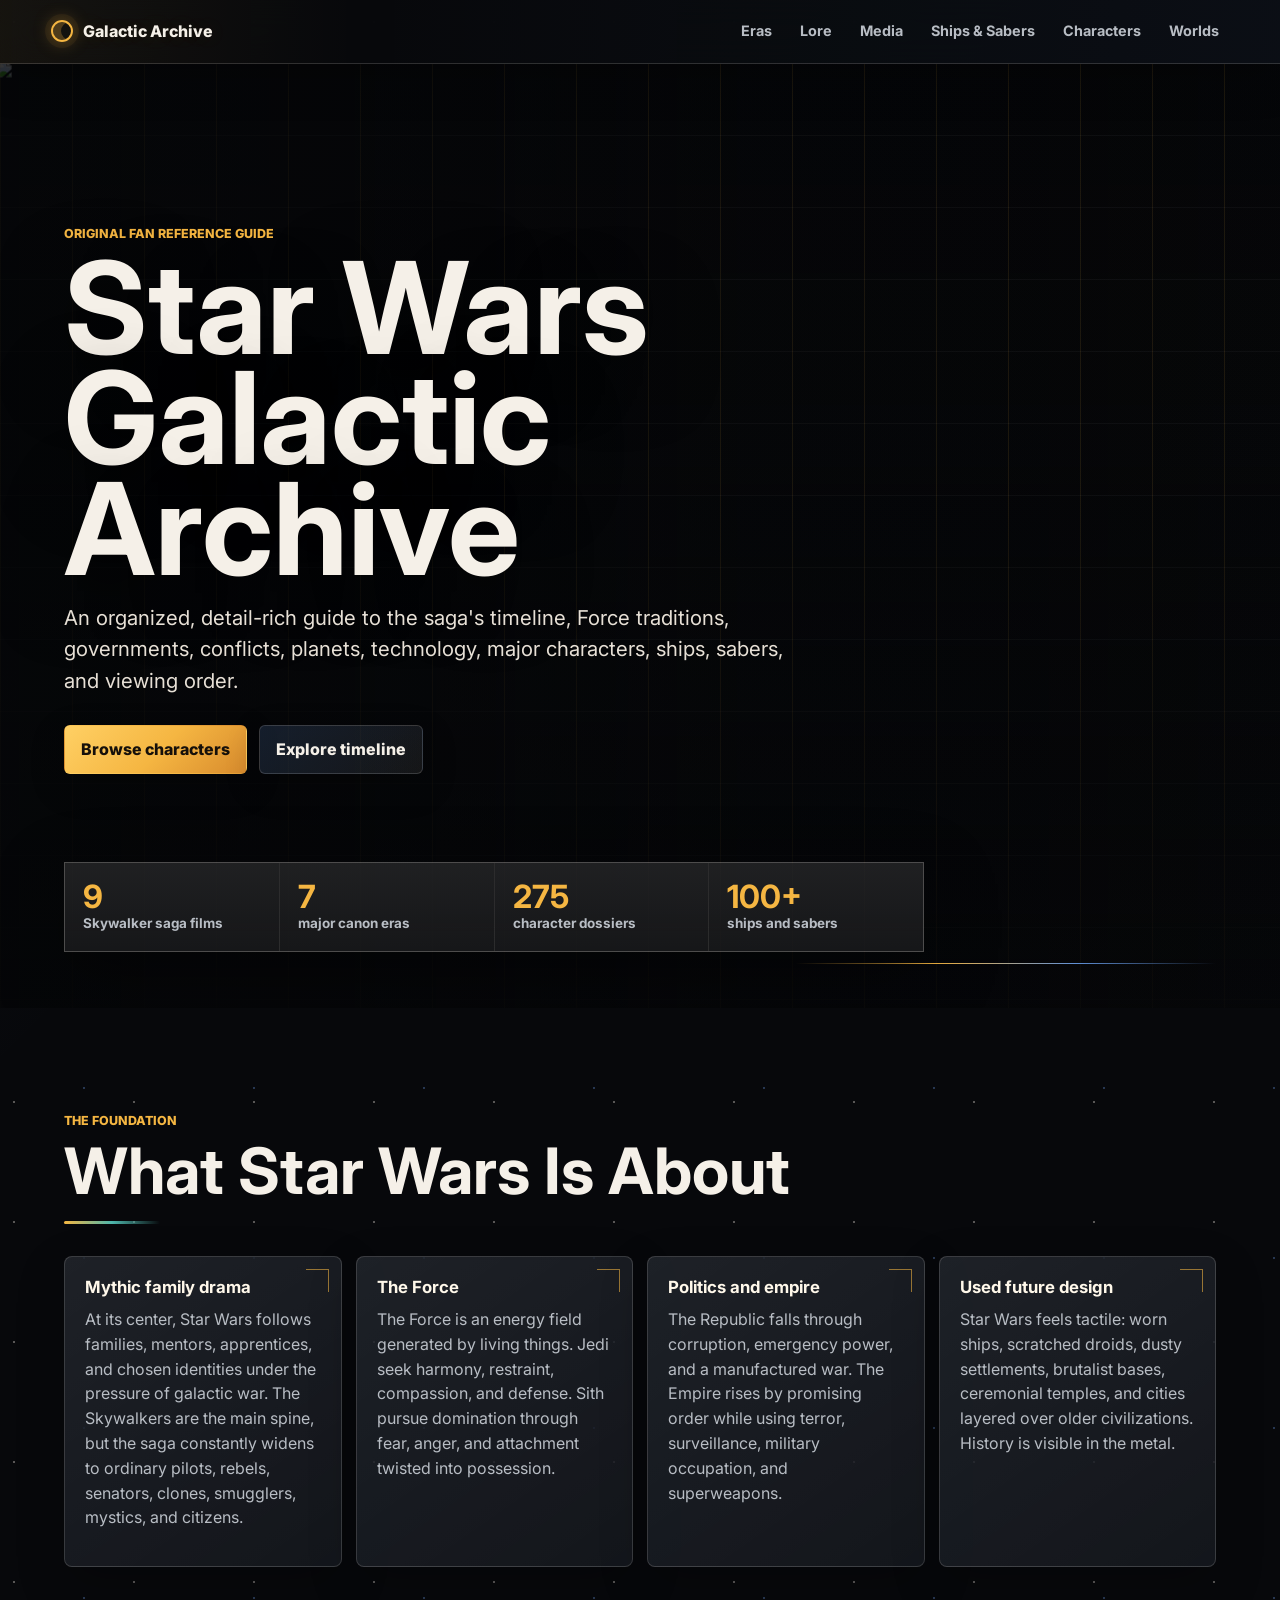
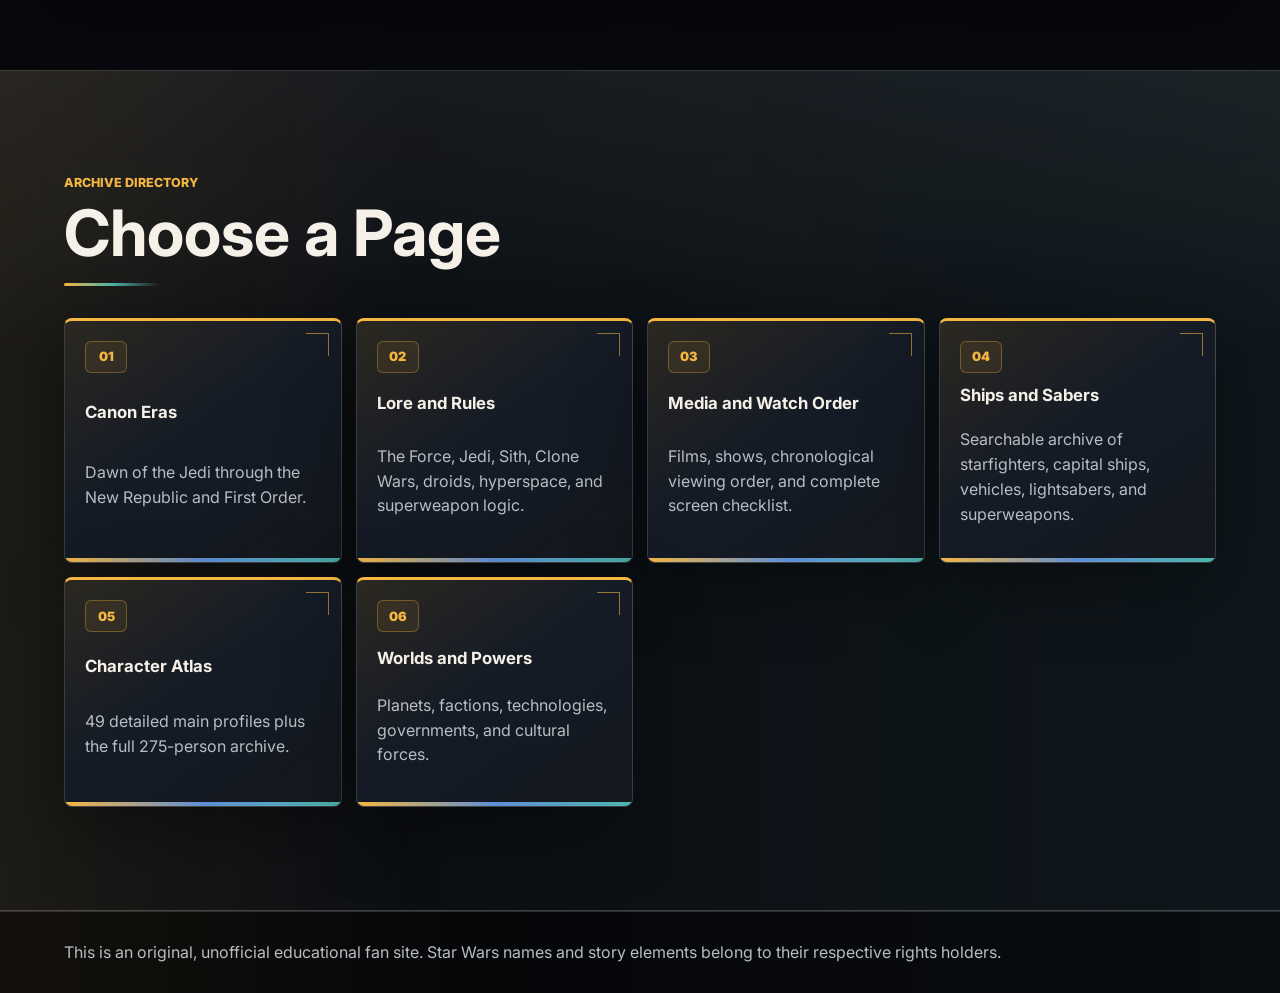
==== index.html @ 0014370f "changes were made to the files" ====
<!DOCTYPE html>
<html lang="en">
<head>
  <meta charset="UTF-8">
  <meta name="viewport" content="width=device-width, initial-scale=1.0">
  <title>Star Wars Galactic Archive</title>
  <link rel="preconnect" href="https://fonts.googleapis.com">
  <link rel="preconnect" href="https://fonts.gstatic.com" crossorigin>
  <link href="https://fonts.googleapis.com/css2?family=Inter:wght@400;500;600;700;800&display=swap" rel="stylesheet">
  <link rel="stylesheet" href="styles.css">
</head>
<body>
  <header class="site-header">
    <a class="brand" href="index.html" aria-label="Star Wars Galactic Archive home">
      <span class="brand-mark" aria-hidden="true"></span>
      <span>Galactic Archive</span>
    </a>
    <nav class="nav" aria-label="Main navigation">
      <a href="eras.html">Eras</a>
      <a href="lore.html">Lore</a>
      <a href="media.html">Media</a>
      <a href="arsenal.html">Ships &amp; Sabers</a>
      <a href="characters.html">Characters</a>
      <a href="worlds.html">Worlds</a>
    </nav>
  </header>

  <main id="top">
    <section class="hero" aria-labelledby="hero-title">
      <img class="hero-scene" src="assets/galactic-archive-scenic-hero.png" alt="" aria-hidden="true">
      <div class="hero-copy">
        <p class="eyebrow">Original fan reference guide</p>
        <h1 id="hero-title">Star Wars Galactic Archive</h1>
        <p class="hero-text">An organized, detail-rich guide to the saga's timeline, Force traditions, governments, conflicts, planets, technology, major characters, ships, sabers, and viewing order.</p>
        <div class="hero-actions">
          <a class="button primary" href="characters.html">Browse characters</a>
          <a class="button secondary" href="eras.html">Explore timeline</a>
        </div>
      </div>
      <div class="hero-stats" aria-label="Archive highlights">
        <div><strong>9</strong><span>Skywalker saga films</span></div>
        <div><strong>7</strong><span>major canon eras</span></div>
        <div><strong>275</strong><span>character dossiers</span></div>
        <div><strong>100+</strong><span>ships and sabers</span></div>
      </div>
    </section>

    <section class="section intro" aria-labelledby="intro-title">
      <div class="section-heading">
        <p class="eyebrow">The foundation</p>
        <h2 id="intro-title">What Star Wars Is About</h2>
      </div>
      <div class="feature-grid">
        <article class="feature">
          <h3>Mythic family drama</h3>
          <p>At its center, Star Wars follows families, mentors, apprentices, and chosen identities under the pressure of galactic war. The Skywalkers are the main spine, but the saga constantly widens to ordinary pilots, rebels, senators, clones, smugglers, mystics, and citizens.</p>
        </article>
        <article class="feature">
          <h3>The Force</h3>
          <p>The Force is an energy field generated by living things. Jedi seek harmony, restraint, compassion, and defense. Sith pursue domination through fear, anger, and attachment twisted into possession.</p>
        </article>
        <article class="feature">
          <h3>Politics and empire</h3>
          <p>The Republic falls through corruption, emergency power, and a manufactured war. The Empire rises by promising order while using terror, surveillance, military occupation, and superweapons.</p>
        </article>
        <article class="feature">
          <h3>Used future design</h3>
          <p>Star Wars feels tactile: worn ships, scratched droids, dusty settlements, brutalist bases, ceremonial temples, and cities layered over older civilizations. History is visible in the metal.</p>
        </article>
      </div>
    </section>

    <section class="section band" aria-labelledby="directory-title">
      <div class="section-heading">
        <p class="eyebrow">Archive directory</p>
        <h2 id="directory-title">Choose a Page</h2>
      </div>
      <div class="directory-grid">
        <a class="directory-card" href="eras.html">
          <span>01</span>
          <h3>Canon Eras</h3>
          <p>Dawn of the Jedi through the New Republic and First Order.</p>
        </a>
        <a class="directory-card" href="lore.html">
          <span>02</span>
          <h3>Lore and Rules</h3>
          <p>The Force, Jedi, Sith, Clone Wars, droids, hyperspace, and superweapon logic.</p>
        </a>
        <a class="directory-card" href="media.html">
          <span>03</span>
          <h3>Media and Watch Order</h3>
          <p>Films, shows, chronological viewing order, and complete screen checklist.</p>
        </a>
        <a class="directory-card" href="arsenal.html">
          <span>04</span>
          <h3>Ships and Sabers</h3>
          <p>Searchable archive of starfighters, capital ships, vehicles, lightsabers, and superweapons.</p>
        </a>
        <a class="directory-card" href="characters.html">
          <span>05</span>
          <h3>Character Atlas</h3>
          <p>49 detailed main profiles plus the full 275-person archive.</p>
        </a>
        <a class="directory-card" href="worlds.html">
          <span>06</span>
          <h3>Worlds and Powers</h3>
          <p>Planets, factions, technologies, governments, and cultural forces.</p>
        </a>
      </div>
    </section>
  </main>

  <footer class="footer">
    <p>This is an original, unofficial educational fan site. Star Wars names and story elements belong to their respective rights holders.</p>
  </footer>

  <script src="script.js"></script>
</body>
</html>
---- styles.css ----
:root {
  color-scheme: dark;
  --bg: #07080b;
  --panel: #10141b;
  --panel-2: #171d25;
  --panel-3: #1c1418;
  --text: #f5f0e8;
  --muted: #b8bdc4;
  --line: rgba(245, 240, 232, 0.16);
  --line-strong: rgba(245, 240, 232, 0.28);
  --gold: #f5b642;
  --red: #d84242;
  --teal: #4db6ac;
  --blue: #5f8fd6;
  --violet: #9c7ae6;
  --ink: rgba(7, 8, 11, 0.82);
  --shadow: 0 22px 70px rgba(0, 0, 0, 0.36);
}

* {
  box-sizing: border-box;
}

html {
  scroll-behavior: smooth;
}

body {
  margin: 0;
  background:
    radial-gradient(circle at 14px 22px, rgba(245, 240, 232, 0.34) 0 1px, transparent 1.5px),
    radial-gradient(circle at 84px 68px, rgba(95, 143, 214, 0.35) 0 1px, transparent 1.5px),
    linear-gradient(135deg, rgba(95, 143, 214, 0.08), transparent 28%),
    linear-gradient(315deg, rgba(77, 182, 172, 0.07), transparent 26%),
    var(--bg);
  background-size: 120px 120px, 170px 170px, auto, auto, auto;
  color: var(--text);
  font-family: Inter, system-ui, -apple-system, BlinkMacSystemFont, "Segoe UI", sans-serif;
  line-height: 1.55;
}

a {
  color: inherit;
}

.site-header {
  position: sticky;
  top: 0;
  z-index: 10;
  display: flex;
  align-items: center;
  justify-content: space-between;
  gap: 24px;
  min-height: 64px;
  padding: 12px clamp(16px, 4vw, 56px);
  border-bottom: 1px solid var(--line);
  background:
    linear-gradient(90deg, rgba(245, 182, 66, 0.06), transparent 28%, rgba(95, 143, 214, 0.05)),
    rgba(7, 8, 11, 0.88);
  backdrop-filter: blur(16px);
  box-shadow: 0 16px 40px rgba(0, 0, 0, 0.24);
}

.brand {
  display: inline-flex;
  align-items: center;
  gap: 10px;
  font-weight: 800;
  text-decoration: none;
  white-space: nowrap;
  text-shadow: 0 0 20px rgba(245, 182, 66, 0.14);
}

.brand-mark {
  width: 22px;
  height: 22px;
  border: 2px solid var(--gold);
  border-radius: 50%;
  box-shadow:
    inset 8px 0 0 rgba(245, 182, 66, 0.25),
    0 0 18px rgba(245, 182, 66, 0.35),
    0 0 0 6px rgba(245, 182, 66, 0.06);
}

.nav {
  display: flex;
  flex-wrap: wrap;
  align-items: center;
  justify-content: flex-end;
  gap: 8px;
}

.nav a {
  position: relative;
  padding: 8px 10px;
  border-radius: 6px;
  color: var(--muted);
  font-size: 0.9rem;
  font-weight: 700;
  text-decoration: none;
}

.nav a:hover,
.nav a:focus-visible,
.nav a[aria-current="page"] {
  background:
    linear-gradient(180deg, rgba(245, 182, 66, 0.17), rgba(245, 182, 66, 0.08));
  color: var(--text);
  outline: none;
}

.nav a[aria-current="page"]::after {
  position: absolute;
  right: 10px;
  bottom: 4px;
  left: 10px;
  height: 2px;
  border-radius: 999px;
  background: var(--gold);
  content: "";
}

.hero {
  position: relative;
  display: grid;
  align-items: end;
  min-height: calc(88vh - 64px);
  padding: clamp(96px, 13vw, 160px) clamp(18px, 5vw, 72px) clamp(32px, 5vw, 56px);
  overflow: hidden;
  isolation: isolate;
  background: #050608;
}

.hero-scene {
  position: absolute;
  inset: 0;
  z-index: 0;
  width: 100%;
  height: 100%;
  object-fit: cover;
  object-position: center;
  filter: saturate(1.2) contrast(1.08) brightness(0.98);
  transform: scale(1.01);
}

.hero::before,
.page-intro::before {
  position: absolute;
  inset: 0;
  pointer-events: none;
  background:
    linear-gradient(90deg, rgba(245, 182, 66, 0.12) 0 1px, transparent 1px),
    linear-gradient(0deg, rgba(245, 240, 232, 0.045) 0 1px, transparent 1px);
  background-size: 72px 72px;
  mask-image: linear-gradient(90deg, black, transparent 62%);
  opacity: 0.34;
  content: "";
}

.hero::before {
  z-index: 1;
  background:
    linear-gradient(90deg, rgba(5, 6, 8, 0.76) 0%, rgba(5, 6, 8, 0.58) 28%, rgba(5, 6, 8, 0.18) 58%, rgba(5, 6, 8, 0.04) 100%),
    linear-gradient(180deg, rgba(5, 6, 8, 0.12) 0%, rgba(5, 6, 8, 0.05) 42%, rgba(5, 6, 8, 0.82) 100%),
    linear-gradient(90deg, rgba(245, 182, 66, 0.12) 0 1px, transparent 1px),
    linear-gradient(0deg, rgba(245, 240, 232, 0.045) 0 1px, transparent 1px);
  background-size: auto, auto, 72px 72px, 72px 72px;
  mask-image: none;
  opacity: 1;
}

.hero::after,
.page-intro::after {
  position: absolute;
  z-index: 2;
  right: clamp(18px, 5vw, 72px);
  bottom: clamp(18px, 4vw, 44px);
  width: min(420px, 42vw);
  height: 1px;
  background: linear-gradient(90deg, transparent, var(--gold), var(--blue), transparent);
  content: "";
}

.hero-copy {
  position: relative;
  z-index: 3;
  width: min(780px, 100%);
}

.eyebrow {
  margin: 0 0 10px;
  color: var(--gold);
  font-size: 0.78rem;
  font-weight: 800;
  letter-spacing: 0;
  text-transform: uppercase;
}

h1,
h2,
h3,
p {
  margin-top: 0;
}

h1 {
  max-width: 920px;
  margin-bottom: 18px;
  font-size: clamp(3.2rem, 10vw, 8.6rem);
  line-height: 0.86;
  letter-spacing: 0;
  text-wrap: balance;
  text-shadow: 0 18px 70px rgba(0, 0, 0, 0.62);
}

h2 {
  margin-bottom: 16px;
  font-size: clamp(2rem, 5vw, 4.4rem);
  line-height: 0.98;
  letter-spacing: 0;
  text-wrap: balance;
}

h3 {
  margin-bottom: 10px;
  font-size: 1.05rem;
  line-height: 1.2;
}

.hero-text {
  max-width: 720px;
  color: #e7e0d6;
  font-size: clamp(1.05rem, 2vw, 1.28rem);
}

.hero-actions {
  display: flex;
  flex-wrap: wrap;
  gap: 12px;
  margin-top: 28px;
}

.button {
  position: relative;
  display: inline-flex;
  align-items: center;
  justify-content: center;
  min-height: 44px;
  padding: 11px 16px;
  border: 1px solid var(--line);
  border-radius: 6px;
  font-weight: 800;
  text-decoration: none;
  box-shadow: 0 12px 34px rgba(0, 0, 0, 0.24);
  transition: transform 160ms ease, border-color 160ms ease, background 160ms ease;
}

.button.primary {
  border-color: transparent;
  background: linear-gradient(135deg, #ffd064, var(--gold) 52%, #d88b2d);
  color: #16100a;
}

.button.secondary {
  background:
    linear-gradient(135deg, rgba(95, 143, 214, 0.18), rgba(245, 240, 232, 0.07));
}

.button:hover,
.button:focus-visible {
  transform: translateY(-1px);
  outline: 2px solid rgba(245, 182, 66, 0.42);
  outline-offset: 2px;
}

.hero-stats {
  position: relative;
  z-index: 3;
  display: grid;
  grid-template-columns: repeat(4, minmax(0, 1fr));
  gap: 1px;
  width: min(860px, 100%);
  margin-top: clamp(42px, 8vw, 88px);
  border: 1px solid var(--line);
  background: var(--line);
  box-shadow: var(--shadow);
}

.hero-stats div {
  min-width: 0;
  padding: 18px;
  background:
    linear-gradient(180deg, rgba(245, 240, 232, 0.06), rgba(245, 240, 232, 0.015)),
    rgba(7, 8, 11, 0.68);
}

.hero-stats strong,
.hero-stats span {
  display: block;
}

.hero-stats strong {
  color: var(--gold);
  font-size: 2rem;
  line-height: 1;
}

.hero-stats span {
  color: var(--muted);
  font-size: 0.84rem;
  font-weight: 700;
}

.section {
  position: relative;
  padding: clamp(56px, 8vw, 112px) clamp(18px, 5vw, 72px);
}

.page-intro {
  position: relative;
  min-height: calc(100vh - 64px);
  overflow: hidden;
  background:
    linear-gradient(90deg, rgba(7, 8, 11, 0.96), rgba(7, 8, 11, 0.82) 48%, rgba(7, 8, 11, 0.94)),
    linear-gradient(0deg, rgba(7, 8, 11, 0.98), rgba(7, 8, 11, 0.72)),
    url("assets/galactic-archive-hero.png") center / cover no-repeat;
}

.page-intro h1 {
  max-width: 1080px;
  font-size: clamp(2.8rem, 7vw, 5.6rem);
  line-height: 0.94;
}

.page-intro > * {
  position: relative;
  z-index: 1;
}

.band {
  background:
    linear-gradient(90deg, rgba(245, 182, 66, 0.08), transparent 32%, rgba(77, 182, 172, 0.055)),
    linear-gradient(180deg, rgba(245, 240, 232, 0.055), transparent 34%),
    #0b0e13;
  border-block: 1px solid var(--line);
}

.section-heading {
  max-width: 920px;
  margin-bottom: 32px;
}

.section-heading::after {
  display: block;
  width: 96px;
  height: 3px;
  margin-top: 18px;
  border-radius: 999px;
  background: linear-gradient(90deg, var(--gold), var(--teal), transparent);
  content: "";
}

.section-note {
  max-width: 860px;
  color: var(--muted);
}

.section-note a {
  color: var(--gold);
  font-weight: 800;
}

.page-lede {
  max-width: 920px;
  margin-top: -12px;
  margin-bottom: 26px;
  color: var(--muted);
  font-size: clamp(1rem, 2vw, 1.18rem);
}

.unknown-region-panel {
  position: relative;
  overflow: hidden;
  display: grid;
  grid-template-columns: minmax(0, 1.1fr) minmax(280px, 0.9fr);
  gap: 24px;
  margin-bottom: 18px;
  padding: clamp(20px, 3vw, 30px);
  border: 1px solid rgba(95, 143, 214, 0.34);
  border-radius: 8px;
  background:
    linear-gradient(135deg, rgba(95, 143, 214, 0.18), rgba(77, 182, 172, 0.08) 42%, rgba(7, 8, 11, 0.62)),
    #0d121a;
  box-shadow: 0 18px 52px rgba(0, 0, 0, 0.28);
}

.archive-heading {
  display: grid;
  grid-template-columns: minmax(260px, 0.85fr) minmax(300px, 1fr);
  gap: 18px;
  align-items: end;
  margin-bottom: 16px;
  padding-top: 10px;
}

.archive-heading h2 {
  margin-bottom: 0;
  font-size: clamp(2rem, 4vw, 3.8rem);
  line-height: 1;
}

.archive-heading p:last-child {
  margin-bottom: 4px;
  color: var(--muted);
}

.unknown-region-panel::after {
  position: absolute;
  right: -110px;
  bottom: -120px;
  width: 380px;
  height: 380px;
  border: 1px solid rgba(95, 143, 214, 0.26);
  border-radius: 50%;
  background:
    radial-gradient(circle at 50% 50%, rgba(77, 182, 172, 0.16), transparent 58%),
    repeating-conic-gradient(from 12deg, rgba(245, 240, 232, 0.12) 0 2deg, transparent 2deg 16deg);
  opacity: 0.62;
  content: "";
}

.unknown-region-panel > * {
  position: relative;
  z-index: 1;
}

.unknown-region-panel h2 {
  margin-bottom: 12px;
  font-size: clamp(2rem, 4vw, 4rem);
}

.unknown-region-panel dl {
  display: grid;
  gap: 12px;
  margin: 0;
}

.unknown-region-panel div,
.world-card div {
  min-width: 0;
}

.unknown-region-panel dt,
.world-card dt {
  color: var(--gold);
  font-size: 0.75rem;
  font-weight: 900;
  text-transform: uppercase;
}

.unknown-region-panel dd,
.world-card dd {
  margin: 0;
  color: var(--muted);
}

.directory-grid {
  display: grid;
  grid-template-columns: repeat(auto-fit, minmax(260px, 1fr));
  gap: 14px;
}

.directory-card {
  position: relative;
  display: grid;
  gap: 12px;
  min-height: 230px;
  padding: 20px;
  border: 1px solid var(--line);
  border-top: 3px solid var(--gold);
  border-radius: 8px;
  overflow: hidden;
  background:
    linear-gradient(145deg, rgba(245, 182, 66, 0.12), rgba(95, 143, 214, 0.06) 46%, rgba(255, 255, 255, 0.015)),
    var(--panel);
  box-shadow: var(--shadow);
  text-decoration: none;
  transition: transform 160ms ease, border-color 160ms ease, background 160ms ease;
}

.directory-card::before,
.feature::before,
.topic-grid article::before,
.world-grid article::before,
.watch-panel::before,
.gear-card::before,
.character-card::before,
.deep-panel::before,
.timeline article::before {
  position: absolute;
  top: 12px;
  right: 12px;
  width: 22px;
  height: 22px;
  border-top: 1px solid rgba(245, 182, 66, 0.58);
  border-right: 1px solid rgba(245, 182, 66, 0.58);
  content: "";
}

.directory-card::after {
  position: absolute;
  inset: auto 0 0;
  height: 4px;
  background: linear-gradient(90deg, var(--gold), var(--blue), var(--teal));
  content: "";
}

.directory-card:hover,
.directory-card:focus-visible {
  border-color: rgba(245, 182, 66, 0.58);
  outline: none;
  transform: translateY(-2px);
}

.directory-card span {
  display: inline-grid;
  place-items: center;
  width: 42px;
  height: 32px;
  border: 1px solid rgba(245, 182, 66, 0.32);
  border-radius: 6px;
  background: rgba(245, 182, 66, 0.08);
  color: var(--gold);
  font-size: 0.8rem;
  font-weight: 900;
}

.directory-card p {
  color: var(--muted);
}

.feature-grid,
.topic-grid,
.world-grid,
.checklist-grid,
.gear-grid,
.character-grid {
  display: grid;
  grid-template-columns: repeat(auto-fit, minmax(260px, 1fr));
  gap: 14px;
}

.feature,
.topic-grid article,
.world-grid article,
.checklist-grid article,
.watch-panel,
.gear-card,
.character-card,
.deep-panel,
.timeline article {
  position: relative;
  border: 1px solid var(--line);
  border-radius: 8px;
  background:
    linear-gradient(145deg, rgba(255, 255, 255, 0.065), rgba(255, 255, 255, 0.018)),
    rgba(16, 20, 27, 0.84);
  box-shadow: 0 18px 48px rgba(0, 0, 0, 0.22);
}

.feature,
.topic-grid article,
.world-grid article,
.checklist-grid article,
.watch-panel,
.gear-card,
.character-card {
  padding: 20px;
}

.feature p,
.topic-grid p,
.world-grid p,
.checklist-grid li,
.watch-panel p,
.deep-panel p,
.timeline p,
.gear-card p,
.character-card p {
  color: var(--muted);
}

.feature h3,
.topic-grid h3,
.world-grid h3,
.watch-panel h3,
.gear-card h3,
.character-card h3,
.timeline h3 {
  color: #fff8ea;
}

.timeline {
  display: grid;
  grid-template-columns: repeat(7, minmax(220px, 1fr));
  gap: 12px;
  overflow-x: auto;
  padding-bottom: 8px;
  scrollbar-color: var(--gold) rgba(245, 240, 232, 0.08);
}

.timeline article {
  min-height: 260px;
  padding: 18px;
  background:
    linear-gradient(180deg, rgba(95, 143, 214, 0.14), rgba(245, 182, 66, 0.035)),
    var(--panel);
}

.timeline span {
  display: inline-grid;
  place-items: center;
  width: 32px;
  height: 32px;
  margin-bottom: 18px;
  border-radius: 50%;
  background: linear-gradient(135deg, #ffd064, var(--gold));
  color: #15100b;
  font-weight: 900;
  box-shadow: 0 0 24px rgba(245, 182, 66, 0.28);
}

.lore-layout {
  display: grid;
  grid-template-columns: minmax(280px, 0.9fr) minmax(300px, 1.6fr);
  gap: 16px;
}

.deep-panel {
  padding: clamp(22px, 3vw, 34px);
  background:
    linear-gradient(145deg, rgba(245, 182, 66, 0.16), rgba(216, 66, 66, 0.09), rgba(95, 143, 214, 0.06)),
    var(--panel);
}

.media-table {
  overflow: hidden;
  border: 1px solid var(--line);
  border-radius: 8px;
  box-shadow: var(--shadow);
}

.media-row {
  display: grid;
  grid-template-columns: minmax(180px, 0.8fr) minmax(160px, 0.55fr) minmax(260px, 1.65fr);
  gap: 1px;
  background: var(--line);
}

.media-row span {
  min-width: 0;
  padding: 13px 15px;
  background:
    linear-gradient(90deg, rgba(255, 255, 255, 0.035), transparent),
    var(--panel);
  color: var(--muted);
}

.media-row span:first-child {
  color: var(--text);
  font-weight: 800;
}

.media-head span {
  background:
    linear-gradient(90deg, rgba(245, 182, 66, 0.16), rgba(95, 143, 214, 0.12)),
    #202734;
  color: var(--text);
  font-size: 0.82rem;
  font-weight: 900;
  text-transform: uppercase;
}

.watch-layout {
  display: grid;
  grid-template-columns: repeat(2, minmax(260px, 1fr));
  gap: 14px;
  margin-bottom: 18px;
}

.watch-panel {
  background:
    linear-gradient(145deg, rgba(95, 143, 214, 0.16), rgba(77, 182, 172, 0.09)),
    var(--panel);
}

.order-list {
  display: grid;
  grid-template-columns: repeat(auto-fit, minmax(310px, 1fr));
  gap: 10px;
  margin: 24px 0;
}

.order-item {
  position: relative;
  display: grid;
  grid-template-columns: 48px minmax(0, 1fr);
  gap: 14px;
  min-width: 0;
  padding: 16px;
  border: 1px solid var(--line);
  border-radius: 8px;
  background:
    linear-gradient(145deg, rgba(95, 143, 214, 0.08), rgba(245, 182, 66, 0.025)),
    #0f141c;
  box-shadow: 0 12px 34px rgba(0, 0, 0, 0.18);
}

.order-item span {
  display: inline-grid;
  place-items: center;
  width: 42px;
  height: 42px;
  border: 1px solid rgba(245, 182, 66, 0.45);
  border-radius: 50%;
  color: var(--gold);
  font-size: 0.78rem;
  font-weight: 900;
}

.order-item h3 {
  margin-bottom: 6px;
}

.order-item p {
  margin-bottom: 0;
  color: var(--muted);
  font-size: 0.92rem;
}

.checklist-grid {
  margin-top: 28px;
}

.checklist-grid article {
  background:
    linear-gradient(145deg, rgba(77, 182, 172, 0.08), rgba(245, 182, 66, 0.035)),
    var(--panel);
}

.checklist-grid ul {
  display: grid;
  gap: 8px;
  margin: 0;
  padding-left: 18px;
}

.checklist-grid li::marker {
  color: var(--gold);
}

.controls {
  display: grid;
  grid-template-columns: minmax(260px, 1.1fr) minmax(300px, 1fr) minmax(220px, 0.8fr);
  gap: 12px;
  margin-bottom: 16px;
  padding: 12px;
  border: 1px solid rgba(245, 240, 232, 0.09);
  border-radius: 8px;
  background: rgba(7, 8, 11, 0.46);
  box-shadow: 0 14px 38px rgba(0, 0, 0, 0.18);
}

.gear-controls {
  grid-template-columns: minmax(240px, 0.75fr) minmax(300px, 1.25fr);
}

.world-controls {
  grid-template-columns: minmax(210px, 0.7fr) minmax(210px, 0.7fr) minmax(320px, 1.3fr);
}

.controls label {
  display: grid;
  gap: 7px;
  color: var(--muted);
  font-size: 0.78rem;
  font-weight: 800;
  text-transform: uppercase;
}

input,
select {
  width: 100%;
  min-height: 44px;
  border: 1px solid var(--line-strong);
  border-radius: 6px;
  background:
    linear-gradient(180deg, rgba(255, 255, 255, 0.045), transparent),
    #111720;
  color: var(--text);
  font: inherit;
  font-size: 1rem;
  outline: none;
  padding: 10px 12px;
}

input:focus,
select:focus {
  border-color: var(--gold);
  box-shadow: 0 0 0 3px rgba(245, 182, 66, 0.18);
}

.character-count {
  min-height: 24px;
  margin-bottom: 16px;
  color: var(--muted);
  font-weight: 700;
}

.gear-card {
  overflow: hidden;
  display: grid;
  gap: 12px;
  min-height: 250px;
  border-top: 3px solid var(--teal);
}

.gear-card > * {
  position: relative;
  z-index: 1;
}

.gear-card::after {
  position: absolute;
  z-index: 0;
  pointer-events: none;
  opacity: 0.2;
  filter: blur(0.2px) drop-shadow(0 0 22px rgba(77, 182, 172, 0.28));
  content: "";
}

.gear-card:hover,
.character-card:hover,
.directory-card:hover,
.feature:hover,
.topic-grid article:hover,
.world-grid article:hover,
.order-item:hover {
  border-color: rgba(245, 240, 232, 0.32);
}

.gear-card[data-type="Superweapon"] {
  border-top-color: var(--red);
}

.gear-card[data-type="Superweapon"]::after {
  top: 20px;
  right: -46px;
  width: 190px;
  height: 190px;
  border: 1px solid rgba(216, 66, 66, 0.78);
  border-radius: 50%;
  background:
    linear-gradient(0deg, transparent 48%, rgba(245, 240, 232, 0.5) 49%, transparent 51%),
    linear-gradient(90deg, transparent 58%, rgba(7, 8, 11, 0.82) 59%, rgba(7, 8, 11, 0.82) 63%, transparent 64%),
    radial-gradient(circle at 36% 34%, rgba(245, 240, 232, 0.32) 0 9%, transparent 10%),
    radial-gradient(circle at 50% 50%, rgba(216, 66, 66, 0.4), rgba(95, 143, 214, 0.08) 52%, transparent 72%);
  box-shadow:
    inset 0 0 42px rgba(216, 66, 66, 0.3),
    0 0 50px rgba(216, 66, 66, 0.22);
}

.gear-card[data-type="Lightsaber"] {
  border-top-color: var(--blue);
}

.gear-card[data-type="Lightsaber"]::after {
  right: -26px;
  bottom: 34px;
  width: 260px;
  height: 64px;
  transform: rotate(-28deg);
  border-radius: 999px;
  background:
    linear-gradient(90deg, transparent 0 16%, rgba(25, 25, 28, 0.9) 16% 31%, rgba(220, 220, 215, 0.72) 31% 35%, transparent 35%),
    linear-gradient(90deg, transparent 35%, rgba(245, 240, 232, 0.95) 39%, rgba(95, 143, 214, 0.74) 45%, rgba(95, 143, 214, 0.28) 88%, transparent 96%);
  box-shadow:
    0 0 24px rgba(95, 143, 214, 0.72),
    0 0 62px rgba(95, 143, 214, 0.42);
}

.gear-card[data-type="Capital Ship"] {
  border-top-color: var(--gold);
}

.gear-card[data-type="Capital Ship"]::after {
  right: -46px;
  bottom: 18px;
  width: 260px;
  height: 132px;
  transform: rotate(-8deg);
  clip-path: polygon(0 46%, 100% 0, 72% 50%, 100% 100%, 0 56%);
  background:
    linear-gradient(90deg, rgba(245, 182, 66, 0.66), rgba(245, 240, 232, 0.28) 34%, rgba(95, 143, 214, 0.18)),
    repeating-linear-gradient(90deg, rgba(7, 8, 11, 0.5) 0 4px, transparent 4px 14px);
}

.gear-card[data-type="Starfighter"]::after {
  right: -30px;
  bottom: 26px;
  width: 220px;
  height: 118px;
  transform: rotate(-10deg);
  clip-path: polygon(0 48%, 38% 38%, 52% 0, 62% 38%, 100% 48%, 62% 58%, 52% 100%, 38% 58%);
  background:
    radial-gradient(circle at 50% 50%, rgba(245, 240, 232, 0.76), rgba(95, 143, 214, 0.38) 42%, transparent 68%),
    linear-gradient(90deg, rgba(95, 143, 214, 0.74), rgba(77, 182, 172, 0.36));
}

.gear-card[data-type="Freighter"]::after {
  right: -30px;
  bottom: 16px;
  width: 218px;
  height: 150px;
  transform: rotate(-12deg);
  border: 1px solid rgba(77, 182, 172, 0.6);
  border-radius: 50% 44% 48% 52%;
  background:
    radial-gradient(circle at 32% 46%, rgba(7, 8, 11, 0.9) 0 9%, transparent 10%),
    radial-gradient(circle at 57% 44%, rgba(245, 240, 232, 0.36) 0 4%, transparent 5%),
    linear-gradient(90deg, rgba(77, 182, 172, 0.52), rgba(245, 240, 232, 0.16) 48%, rgba(95, 143, 214, 0.22));
}

.gear-card[data-type="Transport"]::after,
.gear-card[data-type="Shuttle"]::after {
  right: -40px;
  bottom: 24px;
  width: 230px;
  height: 128px;
  transform: rotate(-7deg);
  clip-path: polygon(0 48%, 36% 22%, 78% 22%, 100% 50%, 78% 78%, 36% 78%);
  background:
    linear-gradient(90deg, rgba(245, 240, 232, 0.56), rgba(77, 182, 172, 0.28) 46%, rgba(95, 143, 214, 0.18)),
    repeating-linear-gradient(90deg, transparent 0 13px, rgba(7, 8, 11, 0.54) 13px 16px);
}

.gear-card[data-type="Vehicle"]::after {
  right: -36px;
  bottom: 18px;
  width: 230px;
  height: 132px;
  background:
    linear-gradient(90deg, transparent 0 12%, rgba(245, 240, 232, 0.55) 12% 76%, transparent 76%),
    linear-gradient(112deg, transparent 0 28%, rgba(77, 182, 172, 0.62) 29% 36%, transparent 37% 100%),
    linear-gradient(68deg, transparent 0 44%, rgba(77, 182, 172, 0.62) 45% 52%, transparent 53% 100%),
    radial-gradient(circle at 22% 82%, rgba(245, 182, 66, 0.52) 0 8%, transparent 9%),
    radial-gradient(circle at 72% 82%, rgba(245, 182, 66, 0.52) 0 8%, transparent 9%);
}

.gear-card dl {
  display: grid;
  gap: 8px;
  margin: 0;
}

.gear-card dt {
  color: var(--gold);
  font-size: 0.75rem;
  font-weight: 900;
  text-transform: uppercase;
}

.gear-card dd {
  margin: 0;
  color: var(--muted);
}

.world-card {
  position: relative;
  overflow: hidden;
  display: grid;
  align-content: start;
  gap: 12px;
  min-height: 250px;
  border-top: 3px solid var(--blue);
}

.world-card > * {
  position: relative;
  z-index: 1;
}

.world-card::after {
  position: absolute;
  z-index: 0;
  pointer-events: none;
  right: -62px;
  bottom: -70px;
  width: 220px;
  height: 220px;
  border: 1px solid rgba(245, 240, 232, 0.16);
  border-radius: 50%;
  background:
    radial-gradient(circle at 35% 30%, rgba(245, 240, 232, 0.2) 0 8%, transparent 9%),
    radial-gradient(circle at 48% 52%, rgba(95, 143, 214, 0.2), rgba(77, 182, 172, 0.08) 54%, transparent 72%);
  opacity: 0.42;
  content: "";
}

.world-card::before {
  z-index: 1;
}

.world-card dl {
  display: grid;
  gap: 10px;
  margin: 0;
}

.world-card[data-region="Unknown Regions"],
.world-card[data-region="Force Mystery"],
.world-card[data-region="Extra-galactic"],
.world-card[data-region="Wild Space"] {
  border-top-color: var(--violet);
}

.world-card[data-region="Outer Rim"],
.world-card[data-region="Western Reaches"],
.world-card[data-region="Hutt Space"] {
  border-top-color: var(--gold);
}

.world-card[data-region="Core Worlds"],
.world-card[data-region="Colonies"] {
  border-top-color: var(--teal);
}

.world-card[data-type="Region"],
.world-card[data-type="Territory"],
.world-card[data-type="Realm"] {
  border-top-color: var(--red);
}

.world-card[data-type="Region"]::after,
.world-card[data-type="Territory"]::after,
.world-card[data-type="Realm"]::after {
  width: 260px;
  height: 260px;
  background:
    repeating-conic-gradient(from 20deg, rgba(245, 182, 66, 0.22) 0 3deg, transparent 3deg 18deg),
    radial-gradient(circle at 50% 50%, rgba(95, 143, 214, 0.22), transparent 62%);
}

.world-card[data-type="Moon"]::after,
.world-card[data-type="Asteroid Base"]::after,
.world-card[data-type="Temple Site"]::after {
  width: 180px;
  height: 180px;
  background:
    radial-gradient(circle at 34% 32%, rgba(245, 240, 232, 0.24) 0 12%, transparent 13%),
    radial-gradient(circle at 60% 64%, rgba(245, 240, 232, 0.14) 0 9%, transparent 10%),
    radial-gradient(circle at 50% 50%, rgba(245, 240, 232, 0.14), rgba(95, 143, 214, 0.12) 58%, transparent 72%);
}

.world-card[data-type="Planetary Weapon"]::after {
  border-color: rgba(216, 66, 66, 0.7);
  background:
    linear-gradient(0deg, transparent 48%, rgba(245, 240, 232, 0.42) 49%, transparent 51%),
    radial-gradient(circle at 36% 34%, rgba(216, 66, 66, 0.34) 0 9%, transparent 10%),
    radial-gradient(circle at 50% 50%, rgba(216, 66, 66, 0.3), rgba(95, 143, 214, 0.1) 55%, transparent 74%);
}

.character-card {
  display: grid;
  align-content: start;
  gap: 14px;
  min-height: 230px;
  border-top: 3px solid var(--blue);
}

.character-card[data-faction="Jedi"] {
  border-top-color: var(--blue);
}

.character-card[data-faction="Sith"] {
  border-top-color: var(--red);
}

.character-card[data-faction="Rebellion"],
.character-card[data-faction="Resistance"] {
  border-top-color: var(--gold);
}

.character-card[data-faction="Mandalorian"],
.character-card[data-faction="Underworld"] {
  border-top-color: var(--teal);
}

.character-meta {
  display: flex;
  flex-wrap: wrap;
  gap: 7px;
}

.character-card-details {
  border: 1px solid rgba(245, 240, 232, 0.12);
  border-radius: 8px;
  background: rgba(7, 8, 11, 0.22);
}

.character-card-details summary {
  min-height: 42px;
  padding: 10px 12px;
  color: var(--gold);
  cursor: pointer;
  font-size: 0.78rem;
  font-weight: 900;
  list-style-position: inside;
  text-transform: uppercase;
}

.character-card-details .character-meta {
  padding: 0 12px 12px;
}

.character-profile-button,
.profile-close {
  display: inline-flex;
  align-items: center;
  justify-content: center;
  min-height: 42px;
  border: 1px solid rgba(245, 182, 66, 0.42);
  border-radius: 6px;
  background:
    linear-gradient(135deg, rgba(245, 182, 66, 0.2), rgba(95, 143, 214, 0.12)),
    rgba(7, 8, 11, 0.52);
  color: var(--text);
  cursor: pointer;
  font: inherit;
  font-weight: 900;
}

.character-profile-button {
  width: 100%;
  margin-top: auto;
}

.character-profile-button:hover,
.character-profile-button:focus-visible,
.profile-close:hover,
.profile-close:focus-visible {
  border-color: var(--gold);
  box-shadow: 0 0 0 3px rgba(245, 182, 66, 0.16);
  outline: none;
}

body.profile-open {
  overflow: hidden;
}

.profile-overlay {
  position: fixed;
  inset: 0;
  z-index: 50;
  display: none;
  place-items: center;
  padding: 20px;
  background:
    radial-gradient(circle at 50% 20%, rgba(77, 182, 172, 0.2), transparent 32%),
    rgba(2, 4, 7, 0.82);
  backdrop-filter: blur(10px);
}

.profile-overlay.is-open {
  display: grid;
}

.profile-panel {
  position: relative;
  width: min(1040px, 100%);
  max-height: min(860px, calc(100vh - 40px));
  overflow: auto;
  padding: clamp(22px, 3vw, 34px);
  border: 1px solid rgba(77, 182, 172, 0.42);
  border-radius: 8px;
  background:
    linear-gradient(135deg, rgba(77, 182, 172, 0.18), transparent 42%),
    linear-gradient(315deg, rgba(245, 182, 66, 0.11), transparent 38%),
    #071015;
  box-shadow:
    0 40px 100px rgba(0, 0, 0, 0.58),
    inset 0 0 80px rgba(77, 182, 172, 0.08);
}

.profile-panel::before {
  position: absolute;
  inset: 10px;
  pointer-events: none;
  border: 1px solid rgba(245, 240, 232, 0.09);
  border-radius: 6px;
  content: "";
}

.profile-close {
  position: absolute;
  top: 18px;
  right: 18px;
  z-index: 1;
  min-width: 78px;
}

.profile-layout {
  display: grid;
  grid-template-columns: minmax(220px, 0.7fr) minmax(280px, 1.3fr);
  gap: clamp(18px, 4vw, 46px);
  align-items: center;
  margin-bottom: 28px;
}

.hologram-stage {
  position: relative;
  display: grid;
  place-items: center;
  min-height: 330px;
  perspective: 800px;
}

.hologram-ring {
  position: absolute;
  width: 250px;
  height: 250px;
  border: 1px solid rgba(77, 182, 172, 0.34);
  border-radius: 50%;
  box-shadow:
    0 0 42px rgba(77, 182, 172, 0.22),
    inset 0 0 48px rgba(95, 143, 214, 0.12);
  animation: hologram-spin 7s linear infinite;
}

.hologram-avatar {
  position: relative;
  display: grid;
  place-items: center;
  width: 190px;
  height: 250px;
  transform-style: preserve-3d;
  border: 0;
  border-radius: 0;
  background:
    repeating-linear-gradient(180deg, rgba(245, 240, 232, 0.1) 0 2px, transparent 2px 7px),
    linear-gradient(180deg, rgba(77, 182, 172, 0.12), transparent 72%);
  filter:
    drop-shadow(0 0 18px rgba(77, 182, 172, 0.72))
    drop-shadow(0 0 38px rgba(95, 143, 214, 0.32));
  animation: hologram-materialize 760ms ease-out both, hologram-turn 5.4s ease-in-out 760ms infinite;
}

.holo-character {
  position: relative;
  width: 150px;
  height: 230px;
  transform-style: preserve-3d;
}

.holo-character span {
  position: absolute;
  display: block;
}

.holo-head {
  top: 16px;
  left: 50%;
  width: 58px;
  height: 62px;
  transform: translateX(-50%);
  border: 1px solid rgba(245, 240, 232, 0.58);
  border-radius: 48% 48% 44% 44%;
  background:
    radial-gradient(circle at 38% 35%, rgba(245, 240, 232, 0.7) 0 4px, transparent 5px),
    radial-gradient(circle at 62% 35%, rgba(245, 240, 232, 0.7) 0 4px, transparent 5px),
    linear-gradient(180deg, rgba(77, 182, 172, 0.64), rgba(95, 143, 214, 0.22));
  box-shadow: inset 0 0 26px rgba(245, 240, 232, 0.12);
}

.holo-body {
  top: 80px;
  left: 50%;
  width: 90px;
  height: 112px;
  transform: translateX(-50%);
  border: 1px solid rgba(245, 240, 232, 0.42);
  border-radius: 28px 28px 18px 18px;
  background:
    linear-gradient(90deg, transparent 0 20%, rgba(245, 240, 232, 0.22) 20% 22%, transparent 23% 100%),
    linear-gradient(180deg, rgba(77, 182, 172, 0.5), rgba(95, 143, 214, 0.16));
}

.holo-chest {
  top: 110px;
  left: 50%;
  width: 48px;
  height: 24px;
  transform: translateX(-50%);
  border: 1px solid rgba(245, 240, 232, 0.3);
  border-radius: 6px;
  background: rgba(7, 8, 11, 0.18);
}

.holo-arm {
  top: 92px;
  width: 26px;
  height: 98px;
  border: 1px solid rgba(245, 240, 232, 0.34);
  border-radius: 999px;
  background: rgba(77, 182, 172, 0.28);
}

.holo-arm.left {
  left: 12px;
  transform: rotate(12deg);
}

.holo-arm.right {
  right: 12px;
  transform: rotate(-18deg);
}

.holo-cape {
  top: 70px;
  left: 50%;
  width: 130px;
  height: 140px;
  transform: translateX(-50%);
  clip-path: polygon(20% 0, 80% 0, 100% 100%, 0 100%);
  background: linear-gradient(180deg, rgba(95, 143, 214, 0.14), transparent);
  opacity: 0;
}

.holo-helmet,
.holo-ear,
.holo-weapon {
  opacity: 0;
}

.holo-initials {
  top: 122px;
  left: 50%;
  transform: translateX(-50%);
  color: rgba(245, 240, 232, 0.82);
  font-size: 1rem;
  font-weight: 900;
  text-shadow: 0 0 14px rgba(77, 182, 172, 0.9);
}

.visual-jedi .holo-cape,
.visual-sith .holo-cape,
.visual-mandalorian .holo-cape {
  opacity: 1;
}

.visual-jedi .holo-weapon,
.visual-sith .holo-weapon {
  right: 15px;
  bottom: 30px;
  width: 9px;
  height: 154px;
  transform: rotate(-24deg);
  border-radius: 999px;
  opacity: 1;
  background:
    linear-gradient(180deg, rgba(245, 240, 232, 0.96), rgba(95, 143, 214, 0.78) 18%, rgba(95, 143, 214, 0.16) 72%, transparent),
    rgba(95, 143, 214, 0.38);
  box-shadow: 0 0 22px rgba(95, 143, 214, 0.9);
}

.visual-sith .holo-cape {
  background: linear-gradient(180deg, rgba(216, 66, 66, 0.34), transparent);
}

.visual-sith .holo-weapon {
  background:
    linear-gradient(180deg, rgba(245, 240, 232, 0.9), rgba(216, 66, 66, 0.86) 18%, rgba(216, 66, 66, 0.18) 72%, transparent),
    rgba(216, 66, 66, 0.44);
  box-shadow: 0 0 24px rgba(216, 66, 66, 0.92);
}

.visual-mandalorian .holo-helmet,
.visual-trooper .holo-helmet {
  top: 14px;
  left: 50%;
  width: 72px;
  height: 66px;
  transform: translateX(-50%);
  border: 1px solid rgba(245, 240, 232, 0.52);
  border-radius: 18px 18px 28px 28px;
  opacity: 1;
  background:
    linear-gradient(90deg, transparent 45%, rgba(7, 8, 11, 0.65) 46% 54%, transparent 55%),
    linear-gradient(180deg, rgba(245, 240, 232, 0.24), rgba(77, 182, 172, 0.34));
}

.visual-mandalorian .holo-head,
.visual-trooper .holo-head {
  opacity: 0;
}

.visual-mandalorian .holo-weapon,
.visual-scoundrel .holo-weapon,
.visual-rebel .holo-weapon {
  right: 2px;
  top: 126px;
  width: 60px;
  height: 18px;
  border-radius: 4px;
  opacity: 1;
  background:
    linear-gradient(90deg, rgba(245, 240, 232, 0.5), rgba(77, 182, 172, 0.26)),
    rgba(7, 8, 11, 0.3);
}

.visual-droid .holo-character {
  width: 140px;
}

.visual-droid .holo-head {
  top: 22px;
  width: 82px;
  height: 56px;
  border-radius: 18px 18px 10px 10px;
}

.visual-droid .holo-body {
  top: 90px;
  width: 76px;
  height: 102px;
  border-radius: 20px;
  background:
    radial-gradient(circle at 36% 28%, rgba(245, 182, 66, 0.72) 0 5px, transparent 6px),
    radial-gradient(circle at 64% 28%, rgba(95, 143, 214, 0.72) 0 5px, transparent 6px),
    linear-gradient(180deg, rgba(77, 182, 172, 0.46), rgba(95, 143, 214, 0.14));
}

.visual-droid .holo-arm {
  top: 100px;
  height: 70px;
}

.visual-wookiee .holo-character {
  height: 250px;
}

.visual-wookiee .holo-head {
  top: 10px;
  width: 70px;
  height: 78px;
  border-radius: 40% 40% 48% 48%;
}

.visual-wookiee .holo-body {
  top: 86px;
  width: 104px;
  height: 132px;
  border-radius: 42px 42px 22px 22px;
  background:
    repeating-linear-gradient(105deg, rgba(245, 240, 232, 0.16) 0 4px, transparent 4px 10px),
    linear-gradient(180deg, rgba(77, 182, 172, 0.42), rgba(95, 143, 214, 0.14));
}

.visual-wookiee .holo-arm {
  height: 126px;
}

.visual-rebel .holo-helmet {
  top: 11px;
  left: 50%;
  width: 72px;
  height: 28px;
  transform: translateX(-50%);
  border-radius: 999px 999px 12px 12px;
  opacity: 1;
  background: rgba(245, 182, 66, 0.28);
}

.visual-civilian .holo-body,
.visual-scoundrel .holo-body {
  border-radius: 34px 34px 16px 16px;
}

.hologram-projector {
  position: absolute;
  bottom: 3px;
  width: 116px;
  height: 38px;
  border: 1px solid rgba(245, 182, 66, 0.38);
  border-radius: 8px 8px 50% 50%;
  background:
    linear-gradient(180deg, rgba(245, 182, 66, 0.16), rgba(7, 8, 11, 0.88)),
    #111720;
  box-shadow:
    0 0 32px rgba(77, 182, 172, 0.34),
    inset 0 0 20px rgba(245, 182, 66, 0.14);
}

.hologram-scan {
  position: absolute;
  width: 190px;
  height: 250px;
  border-radius: 50%;
  background: linear-gradient(180deg, transparent, rgba(245, 240, 232, 0.46), transparent);
  mix-blend-mode: screen;
  opacity: 0.4;
  animation: hologram-scan 2.8s linear infinite;
}

.hologram-base {
  position: absolute;
  bottom: 24px;
  width: 250px;
  height: 44px;
  border: 1px solid rgba(77, 182, 172, 0.38);
  border-radius: 50%;
  background: radial-gradient(circle, rgba(77, 182, 172, 0.42), transparent 66%);
  box-shadow: 0 0 34px rgba(77, 182, 172, 0.38);
}

.profile-copy h2 {
  font-size: clamp(2rem, 5vw, 4.8rem);
}

.profile-copy > p:not(.eyebrow) {
  color: var(--muted);
  font-size: 1.05rem;
  font-weight: 800;
}

.profile-details {
  display: grid;
  grid-template-columns: repeat(2, minmax(260px, 1fr));
  gap: 14px;
  margin: 0;
}

.profile-details div {
  padding: 16px;
  border: 1px solid rgba(245, 240, 232, 0.12);
  border-radius: 8px;
  background: rgba(7, 8, 11, 0.36);
}

.profile-details dt {
  margin-bottom: 8px;
  color: var(--gold);
  font-size: 0.75rem;
  font-weight: 900;
  text-transform: uppercase;
}

.profile-details dd {
  margin: 0;
  color: var(--muted);
}

@keyframes hologram-turn {
  0%,
  100% {
    transform: rotateY(-22deg) translateY(0);
  }

  50% {
    transform: rotateY(22deg) translateY(-6px);
  }
}

@keyframes hologram-materialize {
  0% {
    opacity: 0;
    transform: rotateY(-36deg) translateY(18px) scaleY(0.12);
    clip-path: inset(100% 0 0);
  }

  45% {
    opacity: 0.55;
    clip-path: inset(38% 0 0);
  }

  100% {
    opacity: 1;
    transform: rotateY(-22deg) translateY(0) scaleY(1);
    clip-path: inset(0);
  }
}

@keyframes hologram-spin {
  to {
    transform: rotateZ(360deg) rotateX(64deg);
  }
}

@keyframes hologram-scan {
  0% {
    transform: translateY(-70px);
    opacity: 0;
  }

  25%,
  70% {
    opacity: 0.42;
  }

  100% {
    transform: translateY(70px);
    opacity: 0;
  }
}

.pill {
  display: inline-flex;
  align-items: center;
  min-height: 28px;
  padding: 5px 8px;
  border: 1px solid rgba(245, 240, 232, 0.22);
  border-radius: 999px;
  background: rgba(7, 8, 11, 0.34);
  color: #ece6dd;
  font-size: 0.75rem;
  font-weight: 800;
}

.character-card dl {
  display: grid;
  gap: 8px;
  margin: 0;
}

.character-card div {
  min-width: 0;
}

.character-card dt {
  color: var(--gold);
  font-size: 0.75rem;
  font-weight: 900;
  text-transform: uppercase;
}

.character-card dd {
  margin: 0;
  color: var(--muted);
}

.footer {
  padding: 28px clamp(18px, 5vw, 72px);
  border-top: 1px solid var(--line);
  color: var(--muted);
  background:
    linear-gradient(90deg, rgba(245, 182, 66, 0.06), transparent 38%, rgba(95, 143, 214, 0.04)),
    #050608;
}

.footer p {
  margin: 0;
}

@media (max-width: 840px) {
  .site-header {
    align-items: flex-start;
    flex-direction: column;
    gap: 10px;
  }

  .nav {
    justify-content: flex-start;
  }

  .hero {
    min-height: 82vh;
    padding-top: 72px;
  }

  .hero-stats,
  .controls,
  .lore-layout,
  .watch-layout,
  .media-row,
  .archive-heading,
  .unknown-region-panel,
  .profile-layout,
  .profile-details {
    grid-template-columns: 1fr;
  }

  .hero-stats div {
    padding: 14px;
  }

  .profile-panel {
    padding-top: 70px;
  }

  .hologram-stage {
    min-height: 260px;
  }

  .hologram-ring {
    width: 210px;
    height: 210px;
  }

  .hologram-avatar {
    width: 138px;
    height: 190px;
  }

  .hologram-base {
    width: 220px;
  }
}

@media (max-width: 520px) {
  .brand {
    white-space: normal;
  }

  .nav a {
    padding-inline: 7px;
    font-size: 0.82rem;
  }

  .hero-actions {
    flex-direction: column;
    align-items: stretch;
  }

  h1 {
    font-size: clamp(3rem, 18vw, 5rem);
  }
}
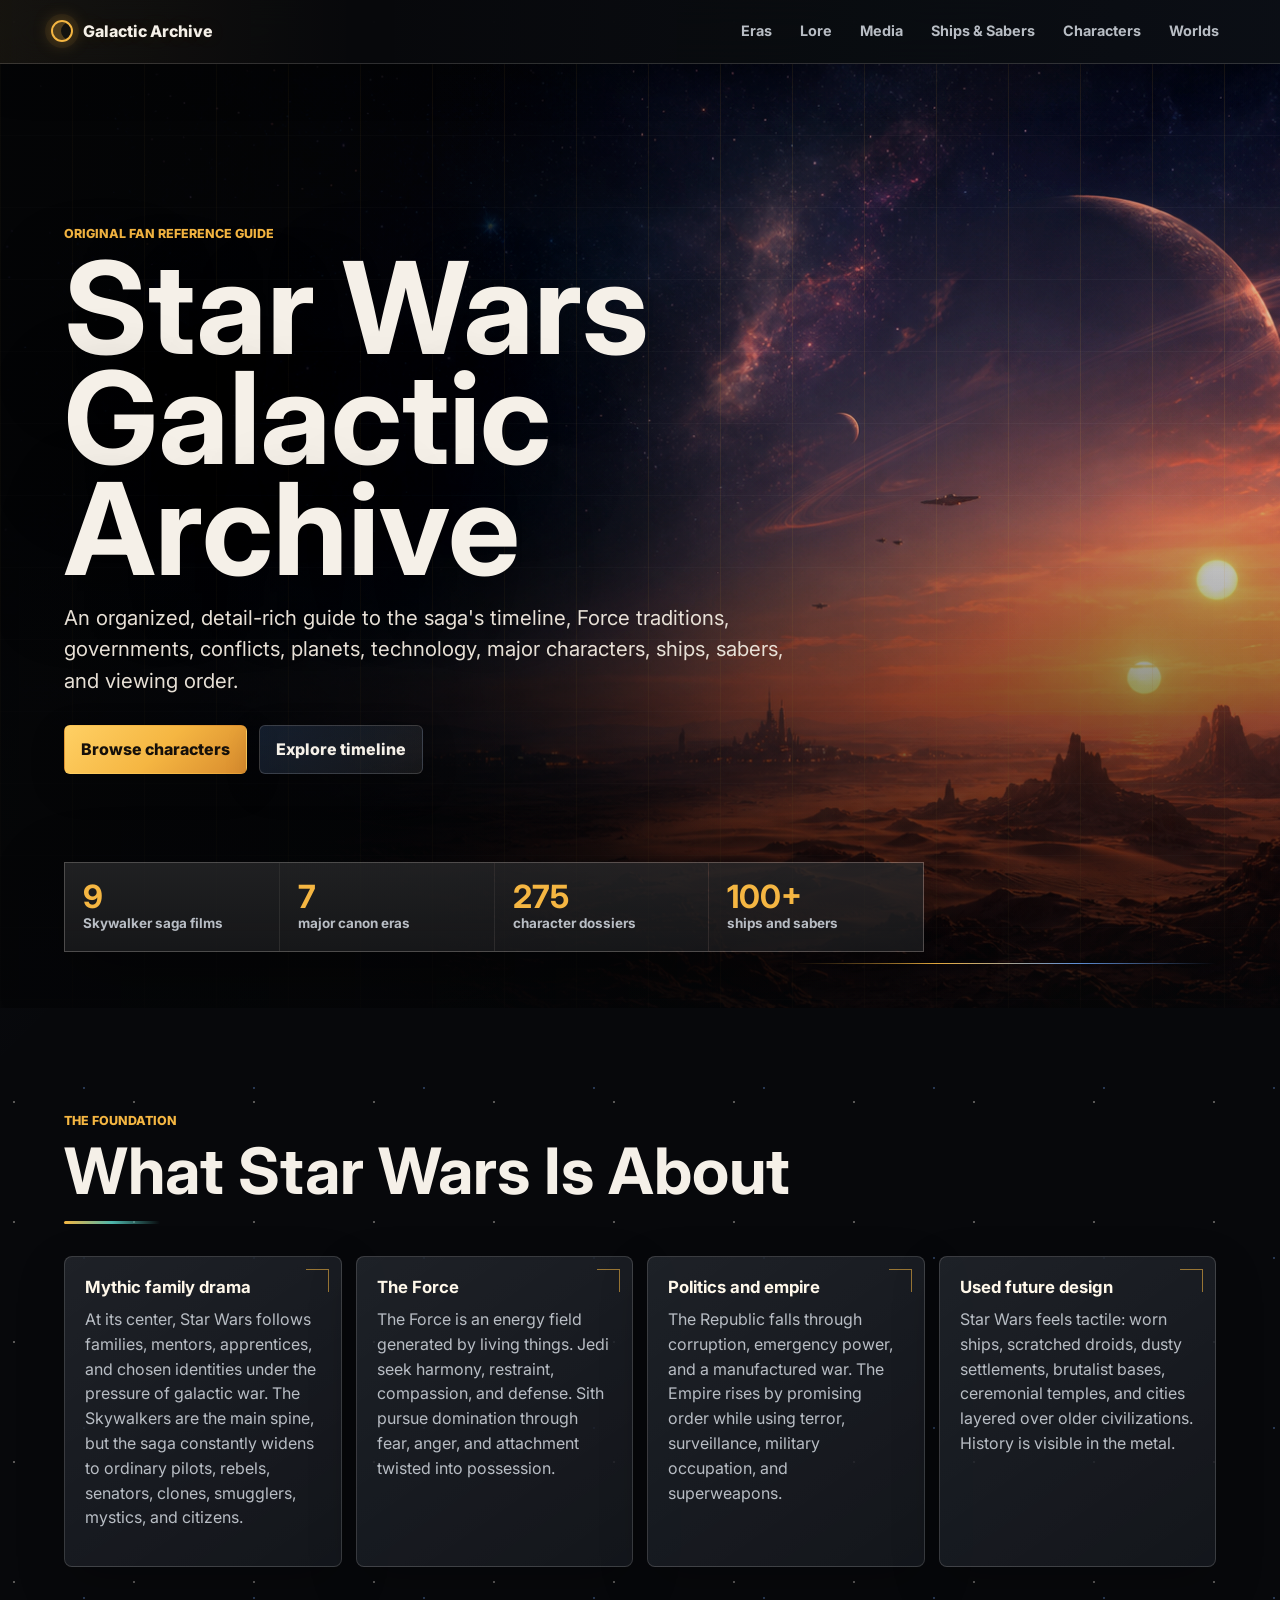
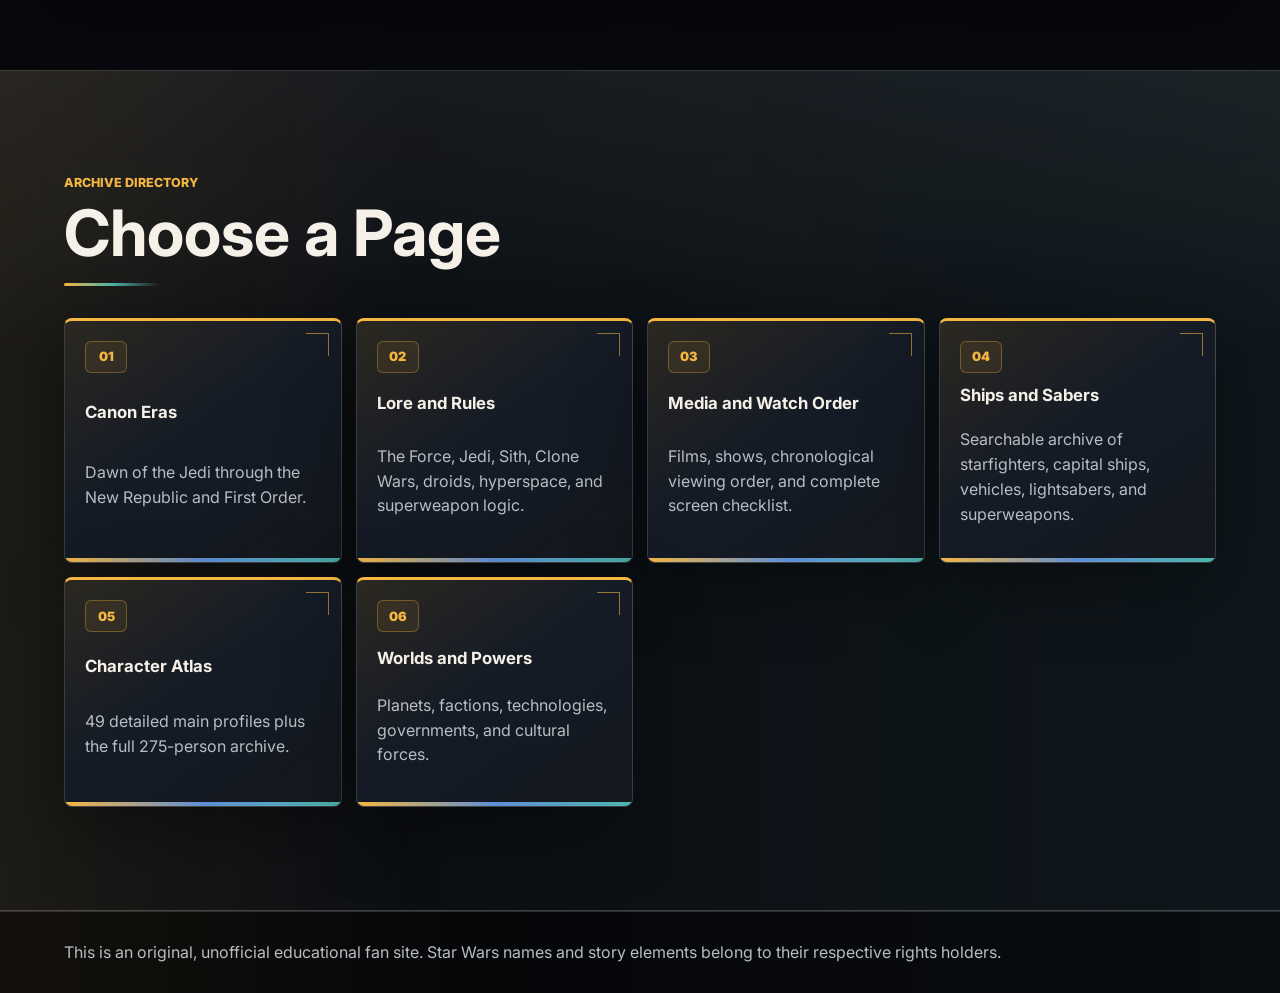
==== commit b14cf0b3: "Updated files" ====
--- a/index.html
+++ b/index.html
@@ -7,7 +7,7 @@
   <link rel="preconnect" href="https://fonts.googleapis.com">
   <link rel="preconnect" href="https://fonts.gstatic.com" crossorigin>
   <link href="https://fonts.googleapis.com/css2?family=Inter:wght@400;500;600;700;800&display=swap" rel="stylesheet">
-  <link rel="stylesheet" href="styles.css">
+  <link rel="stylesheet" href="styles.css?v=4">
 </head>
 <body>
   <header class="site-header">
@@ -114,6 +114,6 @@
     <p>This is an original, unofficial educational fan site. Star Wars names and story elements belong to their respective rights holders.</p>
   </footer>
 
-  <script src="script.js"></script>
+  <script src="script.js?v=6"></script>
 </body>
 </html>
--- a/styles.css
+++ b/styles.css
@@ -320,10 +320,74 @@
   position: relative;
   min-height: calc(100vh - 64px);
   overflow: hidden;
-  background:
-    linear-gradient(90deg, rgba(7, 8, 11, 0.96), rgba(7, 8, 11, 0.82) 48%, rgba(7, 8, 11, 0.94)),
-    linear-gradient(0deg, rgba(7, 8, 11, 0.98), rgba(7, 8, 11, 0.72)),
-    url("assets/galactic-archive-hero.png") center / cover no-repeat;
+  background-color: #050608;
+  background-image:
+    linear-gradient(180deg, rgba(7, 8, 11, 0.08), rgba(7, 8, 11, 0.2) 34%, rgba(7, 8, 11, 0.95) 100%),
+    linear-gradient(90deg, rgba(7, 8, 11, 0.94) 0%, rgba(7, 8, 11, 0.7) 36%, rgba(7, 8, 11, 0.18) 72%, rgba(7, 8, 11, 0.06) 100%),
+    var(--page-hero-image, url("assets/galactic-archive-hero.png"));
+  background-position:
+    center top,
+    center top,
+    var(--page-hero-position, center top);
+  background-repeat: no-repeat;
+  background-size:
+    100% 920px,
+    100% 920px,
+    max(100%, 1180px) auto;
+}
+
+.page-scene {
+  position: absolute;
+  inset: 0 0 auto;
+  z-index: 0;
+  width: 100%;
+  height: min(920px, 100vh);
+  object-fit: cover;
+  object-position: center top;
+  filter: saturate(1.16) contrast(1.06) brightness(0.96);
+}
+
+.page-intro::before {
+  z-index: 1;
+  background:
+    linear-gradient(180deg, rgba(7, 8, 11, 0.06), rgba(7, 8, 11, 0.2) 36%, rgba(7, 8, 11, 0.95) 100%),
+    linear-gradient(90deg, rgba(7, 8, 11, 0.94) 0%, rgba(7, 8, 11, 0.7) 36%, rgba(7, 8, 11, 0.18) 72%, rgba(7, 8, 11, 0.06) 100%),
+    linear-gradient(90deg, rgba(245, 182, 66, 0.12) 0 1px, transparent 1px),
+    linear-gradient(0deg, rgba(245, 240, 232, 0.045) 0 1px, transparent 1px);
+  background-size: 100% min(920px, 100vh), 100% min(920px, 100vh), 72px 72px, 72px 72px;
+  background-repeat: no-repeat, no-repeat, repeat, repeat;
+  mask-image: none;
+  opacity: 1;
+}
+
+.page-eras {
+  --page-hero-image: url("assets/page-eras-hero.png");
+  --page-hero-position: center top;
+}
+
+.page-lore {
+  --page-hero-image: url("assets/page-lore-hero.png");
+  --page-hero-position: center top;
+}
+
+.page-media {
+  --page-hero-image: url("assets/page-media-hero.png");
+  --page-hero-position: center top;
+}
+
+.page-arsenal {
+  --page-hero-image: url("assets/page-arsenal-hero.png");
+  --page-hero-position: center top;
+}
+
+.page-characters {
+  --page-hero-image: url("assets/page-characters-hero.png");
+  --page-hero-position: center top;
+}
+
+.page-worlds {
+  --page-hero-image: url("assets/page-worlds-hero.png");
+  --page-hero-position: center top;
 }
 
 .page-intro h1 {
@@ -332,9 +396,9 @@
   line-height: 0.94;
 }
 
-.page-intro > * {
-  position: relative;
-  z-index: 1;
+.page-intro > *:not(.page-scene) {
+  position: relative;
+  z-index: 2;
 }
 
 .band {
@@ -1177,7 +1241,7 @@
 
 .profile-panel {
   position: relative;
-  width: min(1040px, 100%);
+  width: min(1220px, 100%);
   max-height: min(860px, calc(100vh - 40px));
   overflow: auto;
   padding: clamp(22px, 3vw, 34px);
@@ -1205,8 +1269,240 @@
   position: absolute;
   top: 18px;
   right: 18px;
+  z-index: 4;
+  min-width: 78px;
+}
+
+.profile-dossier {
+  position: relative;
   z-index: 1;
-  min-width: 78px;
+  display: grid;
+  grid-template-columns: minmax(260px, 0.78fr) minmax(360px, 1.45fr);
+  gap: clamp(18px, 3vw, 34px);
+  align-items: start;
+}
+
+.profile-infobox {
+  position: sticky;
+  top: 0;
+  display: grid;
+  gap: 14px;
+  min-width: 0;
+}
+
+.profile-portrait-card,
+.profile-image-card,
+.profile-facts,
+.profile-section,
+.profile-jump-list {
+  border: 1px solid rgba(245, 240, 232, 0.12);
+  border-radius: 8px;
+  background:
+    linear-gradient(145deg, rgba(245, 240, 232, 0.055), rgba(245, 240, 232, 0.015)),
+    rgba(7, 8, 11, 0.44);
+  box-shadow: 0 16px 42px rgba(0, 0, 0, 0.18);
+}
+
+.profile-portrait-card {
+  overflow: hidden;
+  padding: 16px;
+}
+
+.profile-image-card {
+  position: relative;
+  overflow: hidden;
+  display: grid;
+  aspect-ratio: 1 / 1;
+  min-height: 0;
+  margin: 0;
+  place-items: stretch;
+}
+
+.profile-image-card img {
+  position: relative;
+  z-index: 2;
+  display: block;
+  width: 100%;
+  height: 100%;
+  object-fit: contain;
+  object-position: center center;
+  opacity: 0;
+  background:
+    radial-gradient(circle at 50% 36%, rgba(77, 182, 172, 0.18), transparent 48%),
+    rgba(7, 8, 11, 0.72);
+  transition: opacity 180ms ease;
+}
+
+.profile-image-card.has-image img {
+  opacity: 1;
+}
+
+.profile-image-placeholder {
+  position: absolute;
+  inset: 0;
+  z-index: 1;
+  display: grid;
+  place-items: center;
+  background:
+    linear-gradient(145deg, rgba(77, 182, 172, 0.18), rgba(95, 143, 214, 0.12)),
+    radial-gradient(circle at 50% 36%, rgba(77, 182, 172, 0.36), transparent 42%),
+    rgba(7, 8, 11, 0.6);
+}
+
+.profile-mini-character {
+  width: 150px;
+  height: 230px;
+  opacity: 0.96;
+  transform: scale(1.04);
+  filter:
+    drop-shadow(0 0 18px rgba(77, 182, 172, 0.74))
+    drop-shadow(0 0 34px rgba(95, 143, 214, 0.3));
+}
+
+.profile-image-placeholder > span {
+  position: absolute;
+  right: 18px;
+  bottom: 52px;
+  z-index: 8;
+  display: grid;
+  place-items: center;
+  width: 62px;
+  height: 62px;
+  border: 1px solid rgba(77, 182, 172, 0.44);
+  border-radius: 50%;
+  color: var(--text);
+  background: rgba(7, 8, 11, 0.58);
+  font-size: 1.05rem;
+  font-weight: 900;
+  box-shadow:
+    inset 0 0 30px rgba(77, 182, 172, 0.22),
+    0 0 36px rgba(77, 182, 172, 0.24);
+}
+
+.profile-image-card figcaption {
+  position: absolute;
+  right: 0;
+  bottom: 0;
+  left: 0;
+  z-index: 3;
+  margin: 0;
+  padding: 10px 12px;
+  border-top: 1px solid rgba(245, 240, 232, 0.12);
+  background: rgba(7, 8, 11, 0.86);
+  color: var(--muted);
+  font-size: 0.78rem;
+  font-weight: 800;
+}
+
+.profile-image-card.has-error {
+  min-height: 0;
+}
+
+.profile-image-card.has-error img {
+  display: none;
+}
+
+.profile-portrait-card .eyebrow {
+  margin-bottom: 0;
+}
+
+.profile-facts {
+  display: grid;
+  gap: 0;
+  margin: 0;
+}
+
+.profile-facts div {
+  display: grid;
+  gap: 4px;
+  padding: 13px 14px;
+  border-top: 1px solid rgba(245, 240, 232, 0.1);
+}
+
+.profile-facts div:first-child {
+  border-top: 0;
+}
+
+.profile-facts dt {
+  color: var(--gold);
+  font-size: 0.72rem;
+  font-weight: 900;
+  text-transform: uppercase;
+}
+
+.profile-facts dd {
+  margin: 0;
+  color: var(--text);
+  font-weight: 800;
+}
+
+.profile-source-links {
+  display: grid;
+  gap: 8px;
+}
+
+.profile-source-links a,
+.profile-jump-list a {
+  display: inline-flex;
+  align-items: center;
+  justify-content: center;
+  min-height: 40px;
+  border: 1px solid rgba(245, 182, 66, 0.34);
+  border-radius: 6px;
+  background:
+    linear-gradient(135deg, rgba(245, 182, 66, 0.18), rgba(95, 143, 214, 0.1)),
+    rgba(7, 8, 11, 0.34);
+  color: var(--text);
+  font-weight: 900;
+  text-decoration: none;
+}
+
+.profile-source-links a:hover,
+.profile-source-links a:focus-visible,
+.profile-jump-list a:hover,
+.profile-jump-list a:focus-visible {
+  border-color: var(--gold);
+  outline: none;
+  box-shadow: 0 0 0 3px rgba(245, 182, 66, 0.16);
+}
+
+.profile-article {
+  display: grid;
+  gap: 14px;
+  min-width: 0;
+  padding-top: 22px;
+}
+
+.profile-jump-list {
+  display: flex;
+  flex-wrap: wrap;
+  gap: 8px;
+  padding: 10px;
+}
+
+.profile-jump-list a {
+  min-height: 34px;
+  padding: 7px 10px;
+  font-size: 0.82rem;
+}
+
+.profile-section {
+  padding: clamp(16px, 2vw, 22px);
+}
+
+.profile-section h3 {
+  margin-bottom: 8px;
+  font-size: clamp(1.2rem, 2vw, 1.7rem);
+}
+
+.profile-section p:last-child {
+  margin-bottom: 0;
+}
+
+.profile-two-column {
+  display: grid;
+  grid-template-columns: repeat(2, minmax(220px, 1fr));
+  gap: 16px;
 }
 
 .profile-layout {
@@ -1227,6 +1523,7 @@
 
 .hologram-ring {
   position: absolute;
+  z-index: 1;
   width: 250px;
   height: 250px;
   border: 1px solid rgba(77, 182, 172, 0.34);
@@ -1239,6 +1536,7 @@
 
 .hologram-avatar {
   position: relative;
+  z-index: 3;
   display: grid;
   place-items: center;
   width: 190px;
@@ -1257,9 +1555,12 @@
 
 .holo-character {
   position: relative;
+  z-index: 4;
   width: 150px;
   height: 230px;
   transform-style: preserve-3d;
+  opacity: 0.98;
+  filter: drop-shadow(0 0 16px rgba(77, 182, 172, 0.75));
 }
 
 .holo-character span {
@@ -1276,9 +1577,9 @@
   border: 1px solid rgba(245, 240, 232, 0.58);
   border-radius: 48% 48% 44% 44%;
   background:
-    radial-gradient(circle at 38% 35%, rgba(245, 240, 232, 0.7) 0 4px, transparent 5px),
-    radial-gradient(circle at 62% 35%, rgba(245, 240, 232, 0.7) 0 4px, transparent 5px),
-    linear-gradient(180deg, rgba(77, 182, 172, 0.64), rgba(95, 143, 214, 0.22));
+    radial-gradient(circle at 38% 35%, rgba(245, 240, 232, 0.86) 0 4px, transparent 5px),
+    radial-gradient(circle at 62% 35%, rgba(245, 240, 232, 0.86) 0 4px, transparent 5px),
+    linear-gradient(180deg, rgba(119, 232, 220, 0.82), rgba(95, 143, 214, 0.36));
   box-shadow: inset 0 0 26px rgba(245, 240, 232, 0.12);
 }
 
@@ -1291,8 +1592,8 @@
   border: 1px solid rgba(245, 240, 232, 0.42);
   border-radius: 28px 28px 18px 18px;
   background:
-    linear-gradient(90deg, transparent 0 20%, rgba(245, 240, 232, 0.22) 20% 22%, transparent 23% 100%),
-    linear-gradient(180deg, rgba(77, 182, 172, 0.5), rgba(95, 143, 214, 0.16));
+    linear-gradient(90deg, transparent 0 20%, rgba(245, 240, 232, 0.34) 20% 22%, transparent 23% 100%),
+    linear-gradient(180deg, rgba(119, 232, 220, 0.68), rgba(95, 143, 214, 0.28));
 }
 
 .holo-chest {
@@ -1312,7 +1613,7 @@
   height: 98px;
   border: 1px solid rgba(245, 240, 232, 0.34);
   border-radius: 999px;
-  background: rgba(77, 182, 172, 0.28);
+  background: rgba(119, 232, 220, 0.42);
 }
 
 .holo-arm.left {
@@ -1347,7 +1648,7 @@
   left: 50%;
   transform: translateX(-50%);
   color: rgba(245, 240, 232, 0.82);
-  font-size: 1rem;
+  font-size: 1.16rem;
   font-weight: 900;
   text-shadow: 0 0 14px rgba(77, 182, 172, 0.9);
 }
@@ -1488,6 +1789,7 @@
 
 .hologram-projector {
   position: absolute;
+  z-index: 5;
   bottom: 3px;
   width: 116px;
   height: 38px;
@@ -1503,6 +1805,7 @@
 
 .hologram-scan {
   position: absolute;
+  z-index: 6;
   width: 190px;
   height: 250px;
   border-radius: 50%;
@@ -1514,6 +1817,7 @@
 
 .hologram-base {
   position: absolute;
+  z-index: 2;
   bottom: 24px;
   width: 250px;
   height: 44px;
@@ -1684,6 +1988,8 @@
   .media-row,
   .archive-heading,
   .unknown-region-panel,
+  .profile-dossier,
+  .profile-two-column,
   .profile-layout,
   .profile-details {
     grid-template-columns: 1fr;
@@ -1697,6 +2003,14 @@
     padding-top: 70px;
   }
 
+  .profile-infobox {
+    position: relative;
+  }
+
+  .profile-article {
+    padding-top: 0;
+  }
+
   .hologram-stage {
     min-height: 260px;
   }
